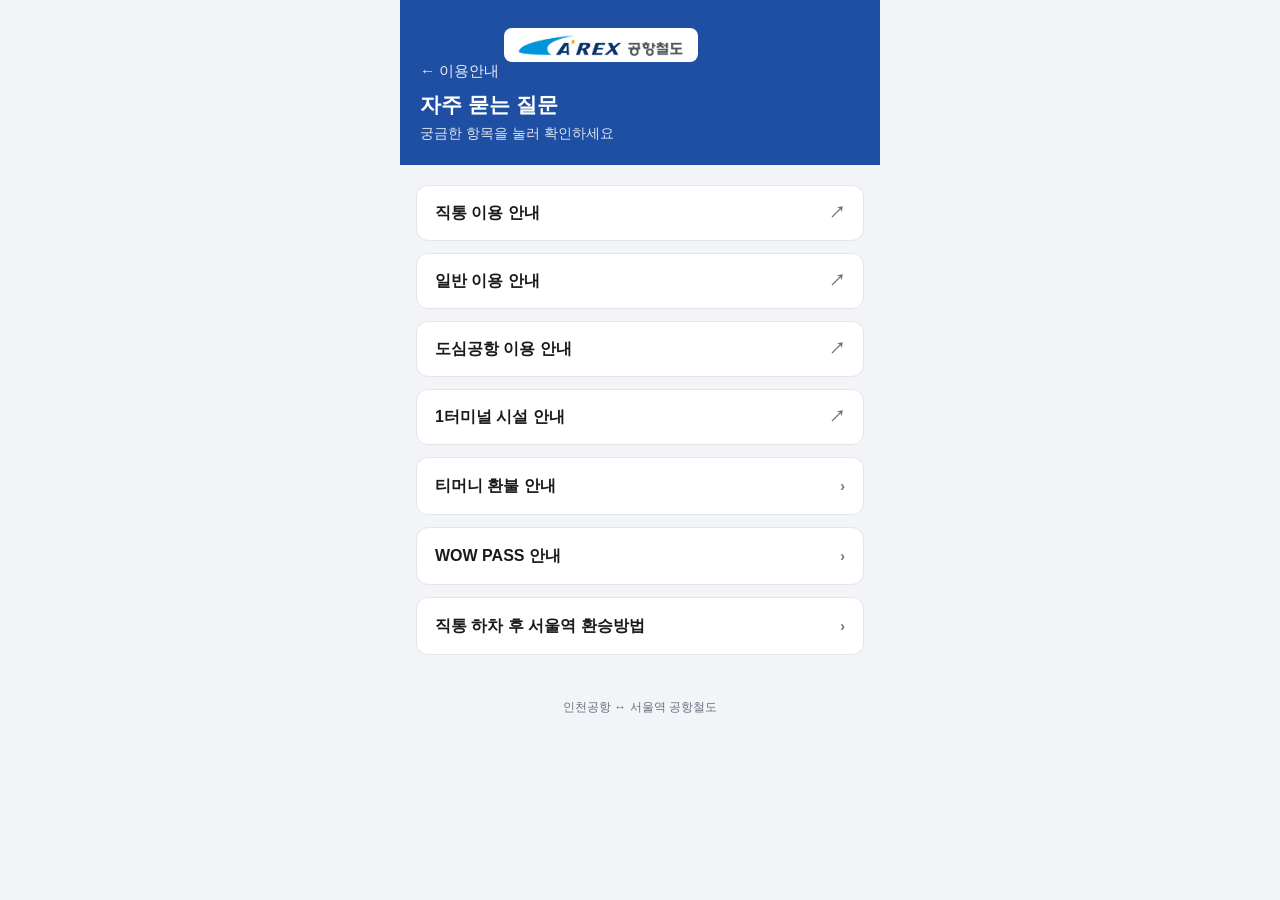
==== faq.html @ a26f1ea1 "Add files via upload" ====
<!doctype html>
<html lang="ko">
<head>
<meta charset="UTF-8">
<meta name="viewport" content="width=device-width, initial-scale=1">
<title>자주 묻는 질문 - 공항철도 이용안내</title>
<link rel="stylesheet" href="style.css">
</head>
<body>
<div class="page">
  <header>
    <a class="back-link" href="index.html">← 이용안내</a>
    <div class="brand-logo"><img src="images/arex-logo.jpg" alt="AREX 공항철도"></div>
    <h1>자주 묻는 질문</h1>
    <p>궁금한 항목을 눌러 확인하세요</p>
  </header>
  <main>
    <ul class="link-list">
      <li>
        <a class="link-btn" href="https://www.airportrailroad.com/train/express/guide" target="_blank" rel="noopener">
          <span>직통 이용 안내</span>
          <span class="icon">↗</span>
        </a>
      </li>
      <li>
        <a class="link-btn" href="https://www.airportrailroad.com/train/normal/ticket" target="_blank" rel="noopener">
          <span>일반 이용 안내</span>
          <span class="icon">↗</span>
        </a>
      </li>
      <li>
        <a class="link-btn" href="https://www.airportrailroad.com/train/express/city/info" target="_blank" rel="noopener">
          <span>도심공항 이용 안내</span>
          <span class="icon">↗</span>
        </a>
      </li>
      <li>
        <a class="link-btn" href="https://www.airport.kr/geomap/ap_ko/view.do?type=2&alertType=0&tmnlId=P01#/search" target="_blank" rel="noopener">
          <span>1터미널 시설 안내</span>
          <span class="icon">↗</span>
        </a>
      </li>
      <li>
        <details class="faq-item">
          <summary>
            <span>티머니 환불 안내</span>
            <span class="icon">›</span>
          </summary>
          <div class="faq-body">
            <img src="images/tmoney-refund.jpg" alt="티머니 환불 안내 - 편의점(GS25, CU, 세븐일레븐)에서만 가능, 환불 가능 금액 500원~30,000원">
          </div>
        </details>
      </li>
      <li>
        <details class="faq-item">
          <summary>
            <span>WOW PASS 안내</span>
            <span class="icon">›</span>
          </summary>
          <div class="faq-body">
            <img src="images/wowpass.jpg" alt="WOW PASS 이용 안내 - 1. 공항환전 신청 2. 환전금액 입금 3. 사전 안내 확인 4. 외화 수령">
          </div>
        </details>
      </li>
      <li>
        <details class="faq-item">
          <summary>
            <span>직통 하차 후 서울역 환승방법</span>
            <span class="icon">›</span>
          </summary>
          <div class="faq-body">
            <iframe src="https://www.youtube.com/embed/6LaMrRYxmfA" title="직통 하차 후 서울역 환승방법" allow="accelerometer; autoplay; clipboard-write; encrypted-media; gyroscope; picture-in-picture" allowfullscreen></iframe>
          </div>
        </details>
      </li>
    </ul>
  </main>
  <footer>인천공항 ↔ 서울역 공항철도</footer>
</div>
</body>
</html>
---- style.css ----
:root {
  --brand: #1e4fa3;
  --brand-dark: #163a7a;
  --bg: #f2f4f8;
  --card-bg: #ffffff;
  --text: #1a1a1a;
  --text-sub: #6b7280;
  --border: #e2e5eb;
  --placeholder-bg: #eceff3;
  --placeholder-text: #9aa1ab;
}

* {
  box-sizing: border-box;
}

body {
  margin: 0;
  min-height: 100vh;
  background: var(--bg);
  color: var(--text);
  font-family: -apple-system, BlinkMacSystemFont, "Segoe UI", "Malgun Gothic", Roboto, sans-serif;
}

.page {
  max-width: 480px;
  margin: 0 auto;
  min-height: 100vh;
  background: var(--bg);
  padding-bottom: 40px;
}

header {
  background: var(--brand);
  color: #fff;
  padding: 28px 20px 22px;
}

header .brand-logo {
  display: inline-block;
  background: #fff;
  border-radius: 8px;
  padding: 6px 12px;
  margin-bottom: 14px;
}

header .brand-logo img {
  display: block;
  height: 22px;
  width: auto;
}

header .back-link {
  display: inline-block;
  color: #fff;
  text-decoration: none;
  font-size: 15px;
  opacity: 0.9;
  margin-bottom: 10px;
}

header .back-link:active {
  opacity: 0.7;
}

header h1 {
  margin: 0;
  font-size: 21px;
  font-weight: 700;
}

header p {
  margin: 6px 0 0;
  font-size: 14px;
  opacity: 0.85;
}

main {
  padding: 20px 16px;
}

.link-list {
  list-style: none;
  margin: 0;
  padding: 0;
  display: flex;
  flex-direction: column;
  gap: 12px;
}

.link-btn {
  display: flex;
  align-items: center;
  justify-content: space-between;
  min-height: 56px;
  padding: 14px 18px;
  background: var(--card-bg);
  border: 1px solid var(--border);
  border-radius: 12px;
  color: var(--text);
  text-decoration: none;
  font-size: 16px;
  font-weight: 600;
  -webkit-tap-highlight-color: transparent;
}

.link-btn:active {
  background: #eef1f6;
}

.link-btn .icon {
  color: var(--text-sub);
  font-size: 16px;
  margin-left: 12px;
  flex-shrink: 0;
}

.link-btn.primary {
  background: var(--brand);
  border-color: var(--brand);
  color: #fff;
}

.link-btn.primary .icon {
  color: #fff;
}

.link-btn.primary:active {
  background: var(--brand-dark);
}

/* FAQ accordion items */
.faq-item {
  background: var(--card-bg);
  border: 1px solid var(--border);
  border-radius: 12px;
  overflow: hidden;
}

.faq-item + .faq-item {
  margin-top: 12px;
}

.faq-item summary {
  min-height: 56px;
  padding: 14px 18px;
  display: flex;
  align-items: center;
  justify-content: space-between;
  font-size: 16px;
  font-weight: 600;
  cursor: pointer;
  list-style: none;
  -webkit-tap-highlight-color: transparent;
}

.faq-item summary::-webkit-details-marker {
  display: none;
}

.faq-item summary .icon {
  color: var(--text-sub);
  font-size: 14px;
  margin-left: 12px;
  flex-shrink: 0;
  transition: transform 0.15s ease;
}

.faq-item[open] summary .icon {
  transform: rotate(90deg);
}

.faq-item .faq-body {
  padding: 0 18px 18px;
}

.faq-item .faq-body img {
  display: block;
  width: 100%;
  max-width: 100%;
  border-radius: 8px;
  border: 1px solid var(--border);
}

.faq-item .faq-body iframe {
  display: block;
  width: 100%;
  aspect-ratio: 16 / 9;
  border: 0;
  border-radius: 8px;
}

.placeholder {
  display: flex;
  align-items: center;
  justify-content: center;
  min-height: 140px;
  background: var(--placeholder-bg);
  color: var(--placeholder-text);
  border-radius: 8px;
  font-size: 14px;
  text-align: center;
  padding: 16px;
}

.badge-pending {
  display: inline-block;
  font-size: 11px;
  font-weight: 700;
  color: #b45309;
  background: #fef3c7;
  border-radius: 6px;
  padding: 2px 7px;
  margin-left: 8px;
}

footer {
  padding: 24px 16px 0;
  text-align: center;
  color: var(--text-sub);
  font-size: 12px;
}
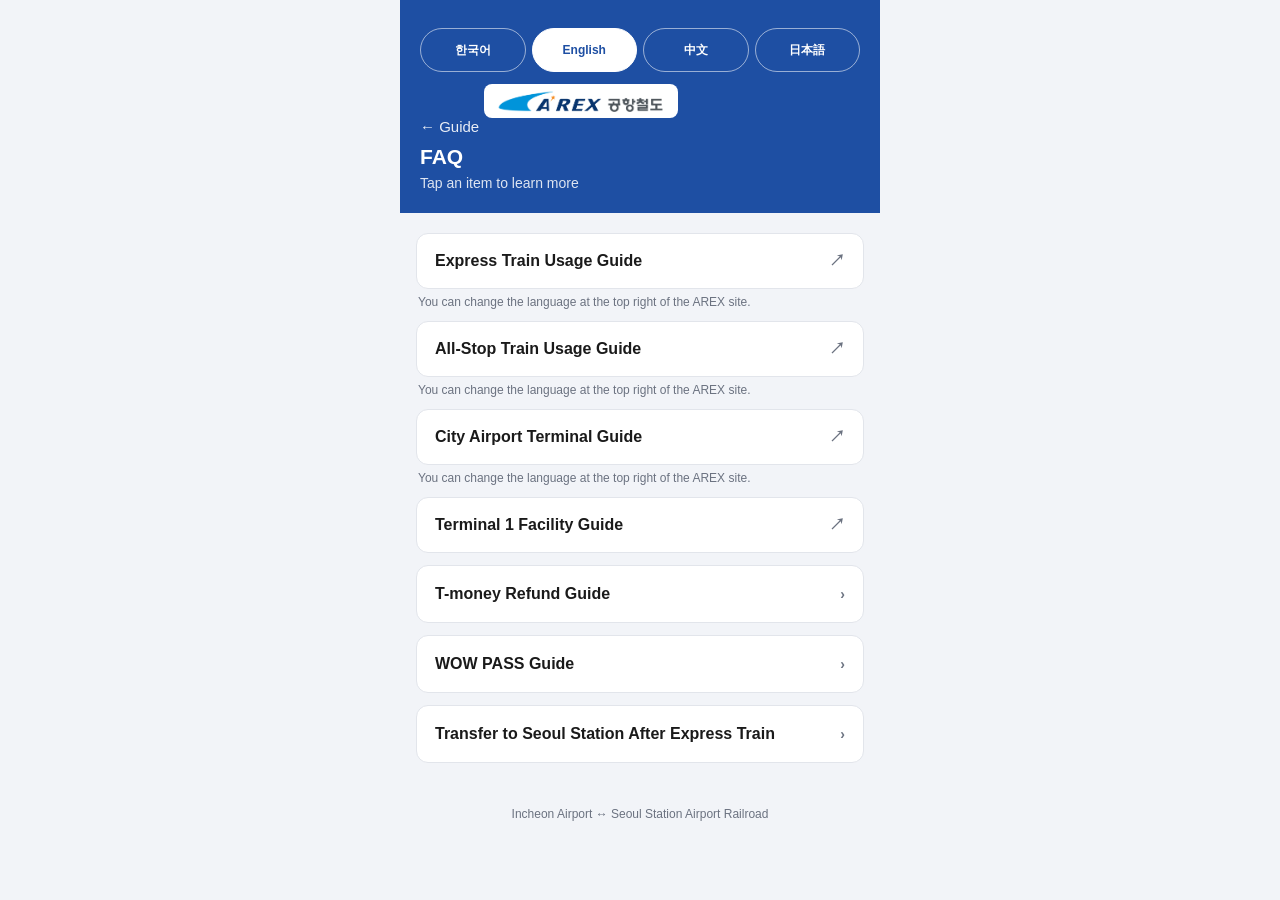
==== commit 9e940ce2: "Add files via upload" ====
--- a/faq.html
+++ b/faq.html
@@ -3,47 +3,56 @@
 <head>
 <meta charset="UTF-8">
 <meta name="viewport" content="width=device-width, initial-scale=1">
-<title>자주 묻는 질문 - 공항철도 이용안내</title>
+<title data-i18n="faqDocTitle">자주 묻는 질문 - 공항철도 이용안내</title>
 <link rel="stylesheet" href="style.css">
 </head>
 <body>
 <div class="page">
   <header>
-    <a class="back-link" href="index.html">← 이용안내</a>
+    <div class="lang-switch">
+      <button type="button" class="lang-pill" data-lang="ko">한국어</button>
+      <button type="button" class="lang-pill" data-lang="en">English</button>
+      <button type="button" class="lang-pill" data-lang="zh">中文</button>
+      <button type="button" class="lang-pill" data-lang="ja">日本語</button>
+    </div>
+    <a class="back-link" href="index.html" data-internal-link="index.html" data-i18n="backToMain">← 이용안내</a>
     <div class="brand-logo"><img src="images/arex-logo.jpg" alt="AREX 공항철도"></div>
-    <h1>자주 묻는 질문</h1>
-    <p>궁금한 항목을 눌러 확인하세요</p>
+    <h1 data-i18n="faqTitle">자주 묻는 질문</h1>
+    <p data-i18n="faqSubtitle">궁금한 항목을 눌러 확인하세요</p>
   </header>
   <main>
     <ul class="link-list">
       <li>
-        <a class="link-btn" href="https://www.airportrailroad.com/train/express/guide" target="_blank" rel="noopener">
-          <span>직통 이용 안내</span>
+        <a class="link-btn" data-link="faqExpressGuide" href="https://www.airportrailroad.com/train/express/guide" target="_blank" rel="noopener">
+          <span data-i18n="faqExpressGuide">직통 이용 안내</span>
           <span class="icon">↗</span>
         </a>
+        <p class="lang-note" data-i18n="arexLangNote" data-arex-note>AREX 사이트 우측 상단에서 언어를 변경할 수 있습니다.</p>
       </li>
       <li>
-        <a class="link-btn" href="https://www.airportrailroad.com/train/normal/ticket" target="_blank" rel="noopener">
-          <span>일반 이용 안내</span>
+        <a class="link-btn" data-link="faqNormalGuide" href="https://www.airportrailroad.com/train/normal/ticket" target="_blank" rel="noopener">
+          <span data-i18n="faqNormalGuide">일반 이용 안내</span>
           <span class="icon">↗</span>
         </a>
+        <p class="lang-note" data-i18n="arexLangNote" data-arex-note>AREX 사이트 우측 상단에서 언어를 변경할 수 있습니다.</p>
       </li>
       <li>
-        <a class="link-btn" href="https://www.airportrailroad.com/train/express/city/info" target="_blank" rel="noopener">
-          <span>도심공항 이용 안내</span>
+        <a class="link-btn" data-link="faqCityAirport" href="https://www.airportrailroad.com/train/express/city/info" target="_blank" rel="noopener">
+          <span data-i18n="faqCityAirport">도심공항 이용 안내</span>
           <span class="icon">↗</span>
         </a>
+        <p class="lang-note" data-i18n="arexLangNote" data-arex-note>AREX 사이트 우측 상단에서 언어를 변경할 수 있습니다.</p>
       </li>
       <li>
-        <a class="link-btn" href="https://www.airport.kr/geomap/ap_ko/view.do?type=2&alertType=0&tmnlId=P01#/search" target="_blank" rel="noopener">
-          <span>1터미널 시설 안내</span>
+        <a class="link-btn" data-link="terminal1" href="https://www.airport.kr/geomap/ap_ko/view.do?type=2&alertType=0&tmnlId=P01#/search" target="_blank" rel="noopener">
+          <span data-i18n="faqTerminal1">1터미널 시설 안내</span>
           <span class="icon">↗</span>
         </a>
       </li>
       <li>
         <details class="faq-item">
           <summary>
-            <span>티머니 환불 안내</span>
+            <span data-i18n="faqTmoney">티머니 환불 안내</span>
             <span class="icon">›</span>
           </summary>
           <div class="faq-body">
@@ -54,7 +63,7 @@
       <li>
         <details class="faq-item">
           <summary>
-            <span>WOW PASS 안내</span>
+            <span data-i18n="faqWowpass">WOW PASS 안내</span>
             <span class="icon">›</span>
           </summary>
           <div class="faq-body">
@@ -65,7 +74,7 @@
       <li>
         <details class="faq-item">
           <summary>
-            <span>직통 하차 후 서울역 환승방법</span>
+            <span data-i18n="faqTransfer">직통 하차 후 서울역 환승방법</span>
             <span class="icon">›</span>
           </summary>
           <div class="faq-body">
@@ -75,7 +84,9 @@
       </li>
     </ul>
   </main>
-  <footer>인천공항 ↔ 서울역 공항철도</footer>
+  <footer data-i18n="footer">인천공항 ↔ 서울역 공항철도</footer>
 </div>
+<script src="translations.js"></script>
+<script src="app.js"></script>
 </body>
 </html>
--- a/style.css
+++ b/style.css
@@ -34,6 +34,36 @@
   background: var(--brand);
   color: #fff;
   padding: 28px 20px 22px;
+}
+
+header .lang-switch {
+  display: flex;
+  gap: 6px;
+  margin-bottom: 12px;
+}
+
+header .lang-pill {
+  appearance: none;
+  display: inline-flex;
+  align-items: center;
+  justify-content: center;
+  flex: 1;
+  border: 1px solid rgba(255, 255, 255, 0.55);
+  background: transparent;
+  color: #fff;
+  font-size: 12px;
+  font-weight: 600;
+  padding: 0 8px;
+  min-height: 44px;
+  border-radius: 999px;
+  cursor: pointer;
+  -webkit-tap-highlight-color: transparent;
+}
+
+header .lang-pill.active {
+  background: #fff;
+  color: var(--brand);
+  border-color: #fff;
 }
 
 header .brand-logo {
@@ -129,6 +159,17 @@
   background: var(--brand-dark);
 }
 
+.lang-note {
+  display: none;
+  margin: 6px 2px 0;
+  font-size: 12px;
+  color: var(--text-sub);
+}
+
+.lang-note.show {
+  display: block;
+}
+
 /* FAQ accordion items */
 .faq-item {
   background: var(--card-bg);
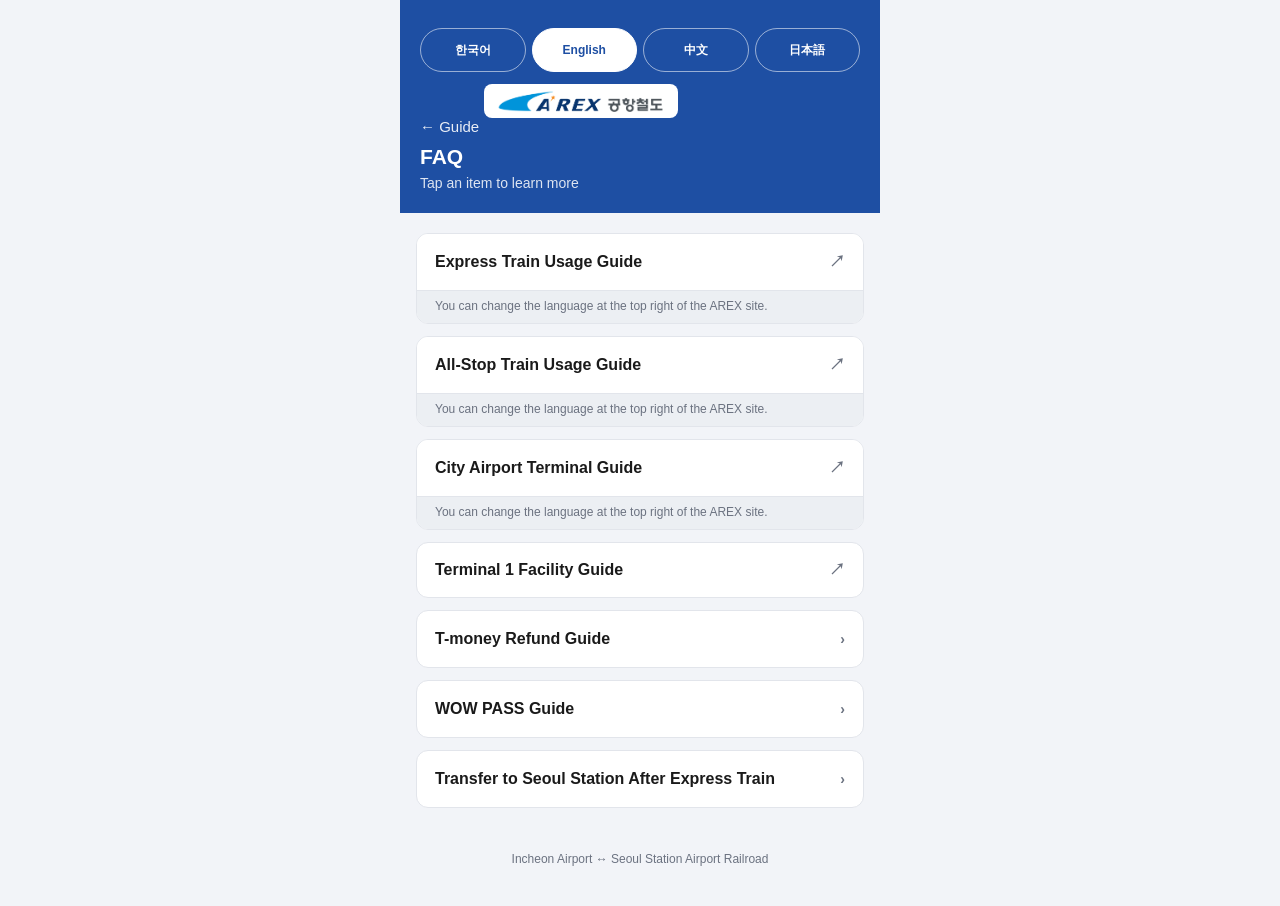
==== commit 8195bbf1: "Add files via upload" ====
--- a/faq.html
+++ b/faq.html
@@ -23,25 +23,31 @@
   <main>
     <ul class="link-list">
       <li>
-        <a class="link-btn" data-link="faqExpressGuide" href="https://www.airportrailroad.com/train/express/guide" target="_blank" rel="noopener">
-          <span data-i18n="faqExpressGuide">직통 이용 안내</span>
-          <span class="icon">↗</span>
-        </a>
-        <p class="lang-note" data-i18n="arexLangNote" data-arex-note>AREX 사이트 우측 상단에서 언어를 변경할 수 있습니다.</p>
+        <div class="link-card">
+          <a class="link-btn" data-link="faqExpressGuide" href="https://www.airportrailroad.com/train/express/guide" target="_blank" rel="noopener">
+            <span data-i18n="faqExpressGuide">직통 이용 안내</span>
+            <span class="icon">↗</span>
+          </a>
+          <p class="lang-note" data-i18n="arexLangNote" data-arex-note>AREX 사이트 우측 상단에서 언어를 변경할 수 있습니다.</p>
+        </div>
       </li>
       <li>
-        <a class="link-btn" data-link="faqNormalGuide" href="https://www.airportrailroad.com/train/normal/ticket" target="_blank" rel="noopener">
-          <span data-i18n="faqNormalGuide">일반 이용 안내</span>
-          <span class="icon">↗</span>
-        </a>
-        <p class="lang-note" data-i18n="arexLangNote" data-arex-note>AREX 사이트 우측 상단에서 언어를 변경할 수 있습니다.</p>
+        <div class="link-card">
+          <a class="link-btn" data-link="faqNormalGuide" href="https://www.airportrailroad.com/train/normal/ticket" target="_blank" rel="noopener">
+            <span data-i18n="faqNormalGuide">일반 이용 안내</span>
+            <span class="icon">↗</span>
+          </a>
+          <p class="lang-note" data-i18n="arexLangNote" data-arex-note>AREX 사이트 우측 상단에서 언어를 변경할 수 있습니다.</p>
+        </div>
       </li>
       <li>
-        <a class="link-btn" data-link="faqCityAirport" href="https://www.airportrailroad.com/train/express/city/info" target="_blank" rel="noopener">
-          <span data-i18n="faqCityAirport">도심공항 이용 안내</span>
-          <span class="icon">↗</span>
-        </a>
-        <p class="lang-note" data-i18n="arexLangNote" data-arex-note>AREX 사이트 우측 상단에서 언어를 변경할 수 있습니다.</p>
+        <div class="link-card">
+          <a class="link-btn" data-link="faqCityAirport" href="https://www.airportrailroad.com/train/express/city/info" target="_blank" rel="noopener">
+            <span data-i18n="faqCityAirport">도심공항 이용 안내</span>
+            <span class="icon">↗</span>
+          </a>
+          <p class="lang-note" data-i18n="arexLangNote" data-arex-note>AREX 사이트 우측 상단에서 언어를 변경할 수 있습니다.</p>
+        </div>
       </li>
       <li>
         <a class="link-btn" data-link="terminal1" href="https://www.airport.kr/geomap/ap_ko/view.do?type=2&alertType=0&tmnlId=P01#/search" target="_blank" rel="noopener">
--- a/style.css
+++ b/style.css
@@ -134,6 +134,18 @@
   -webkit-tap-highlight-color: transparent;
 }
 
+.link-card {
+  background: var(--card-bg);
+  border: 1px solid var(--border);
+  border-radius: 12px;
+  overflow: hidden;
+}
+
+.link-card .link-btn {
+  border: none;
+  border-radius: 0;
+}
+
 .link-btn:active {
   background: #eef1f6;
 }
@@ -161,7 +173,10 @@
 
 .lang-note {
   display: none;
-  margin: 6px 2px 0;
+  margin: 0;
+  padding: 8px 18px 10px;
+  border-top: 1px solid var(--border);
+  background: var(--placeholder-bg);
   font-size: 12px;
   color: var(--text-sub);
 }
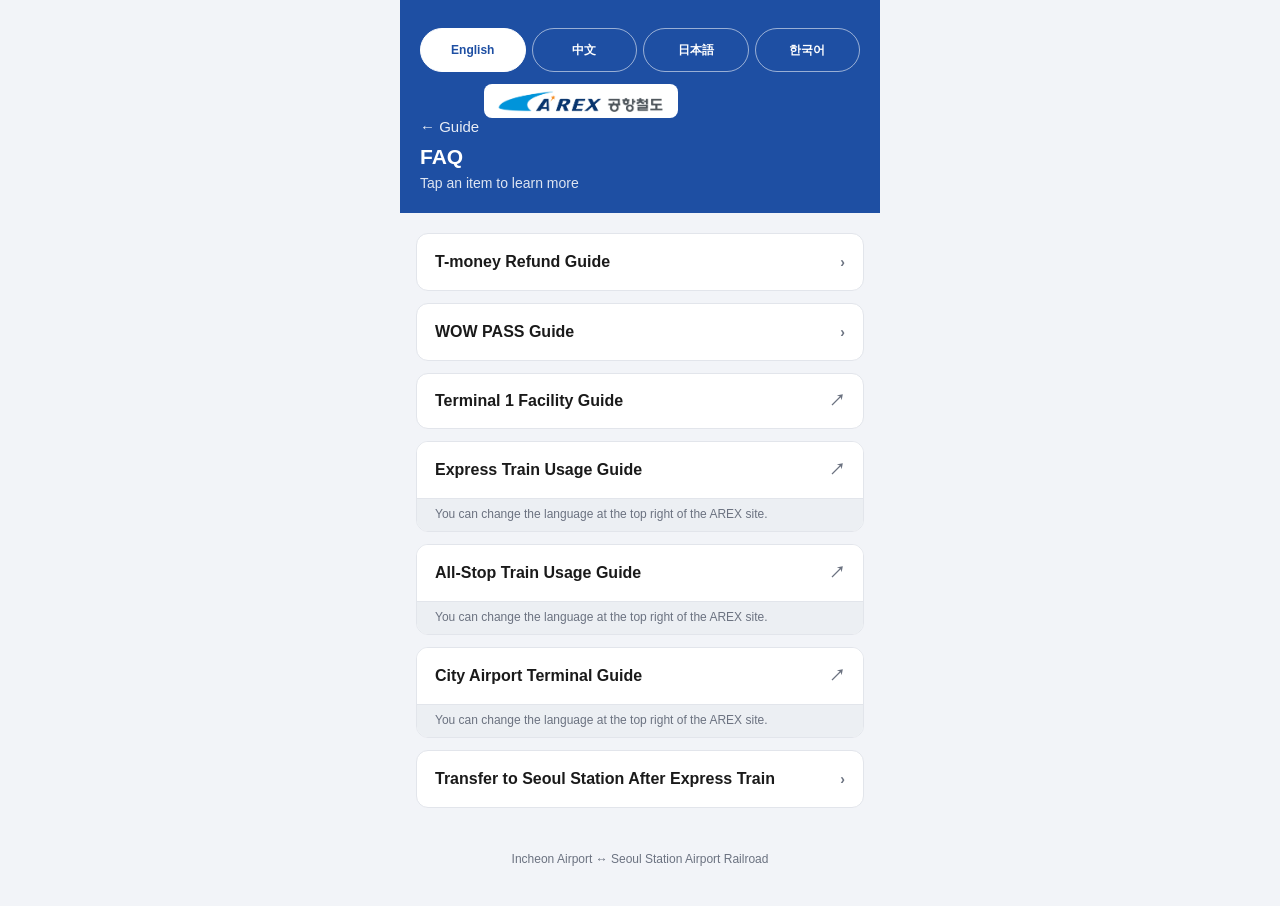
==== commit f193141b: "Add files via upload" ====
--- a/faq.html
+++ b/faq.html
@@ -10,10 +10,10 @@
 <div class="page">
   <header>
     <div class="lang-switch">
-      <button type="button" class="lang-pill" data-lang="ko">한국어</button>
       <button type="button" class="lang-pill" data-lang="en">English</button>
       <button type="button" class="lang-pill" data-lang="zh">中文</button>
       <button type="button" class="lang-pill" data-lang="ja">日本語</button>
+      <button type="button" class="lang-pill" data-lang="ko">한국어</button>
     </div>
     <a class="back-link" href="index.html" data-internal-link="index.html" data-i18n="backToMain">← 이용안내</a>
     <div class="brand-logo"><img src="images/arex-logo.jpg" alt="AREX 공항철도"></div>
@@ -22,6 +22,35 @@
   </header>
   <main>
     <ul class="link-list">
+      <li>
+        <details class="faq-item">
+          <summary>
+            <span data-i18n="faqTmoney">티머니 환불 안내</span>
+            <span class="icon">›</span>
+          </summary>
+          <div class="faq-body">
+            <img src="images/tmoney-refund-ko.jpg" data-image="tmoney" alt="티머니 환불 안내 - 편의점(GS25, CU, 세븐일레븐)에서만 가능, 환불 가능 금액 500원~30,000원">
+          </div>
+        </details>
+      </li>
+      <li>
+        <details class="faq-item">
+          <summary>
+            <span data-i18n="faqWowpass">WOW PASS 안내</span>
+            <span class="icon">›</span>
+          </summary>
+          <div class="faq-body">
+            <img src="images/wowpass-1.jpg" alt="WOWPASS 안내 1 - 지하철 탑승 전 Tmoney 충전 방법">
+            <img src="images/wowpass-2.jpg" alt="WOWPASS 안내 2 - WOWPASS 앱 주요 기능 안내">
+          </div>
+        </details>
+      </li>
+      <li>
+        <a class="link-btn" data-link="terminal1" href="https://www.airport.kr/geomap/ap_ko/view.do?type=2&alertType=0&tmnlId=P01#/search" target="_blank" rel="noopener">
+          <span data-i18n="faqTerminal1">1터미널 시설 안내</span>
+          <span class="icon">↗</span>
+        </a>
+      </li>
       <li>
         <div class="link-card">
           <a class="link-btn" data-link="faqExpressGuide" href="https://www.airportrailroad.com/train/express/guide" target="_blank" rel="noopener">
@@ -50,34 +79,6 @@
         </div>
       </li>
       <li>
-        <a class="link-btn" data-link="terminal1" href="https://www.airport.kr/geomap/ap_ko/view.do?type=2&alertType=0&tmnlId=P01#/search" target="_blank" rel="noopener">
-          <span data-i18n="faqTerminal1">1터미널 시설 안내</span>
-          <span class="icon">↗</span>
-        </a>
-      </li>
-      <li>
-        <details class="faq-item">
-          <summary>
-            <span data-i18n="faqTmoney">티머니 환불 안내</span>
-            <span class="icon">›</span>
-          </summary>
-          <div class="faq-body">
-            <img src="images/tmoney-refund.jpg" alt="티머니 환불 안내 - 편의점(GS25, CU, 세븐일레븐)에서만 가능, 환불 가능 금액 500원~30,000원">
-          </div>
-        </details>
-      </li>
-      <li>
-        <details class="faq-item">
-          <summary>
-            <span data-i18n="faqWowpass">WOW PASS 안내</span>
-            <span class="icon">›</span>
-          </summary>
-          <div class="faq-body">
-            <img src="images/wowpass.jpg" alt="WOW PASS 이용 안내 - 1. 공항환전 신청 2. 환전금액 입금 3. 사전 안내 확인 4. 외화 수령">
-          </div>
-        </details>
-      </li>
-      <li>
         <details class="faq-item">
           <summary>
             <span data-i18n="faqTransfer">직통 하차 후 서울역 환승방법</span>
--- a/style.css
+++ b/style.css
@@ -238,6 +238,10 @@
   border: 1px solid var(--border);
 }
 
+.faq-item .faq-body img + img {
+  margin-top: 10px;
+}
+
 .faq-item .faq-body iframe {
   display: block;
   width: 100%;
